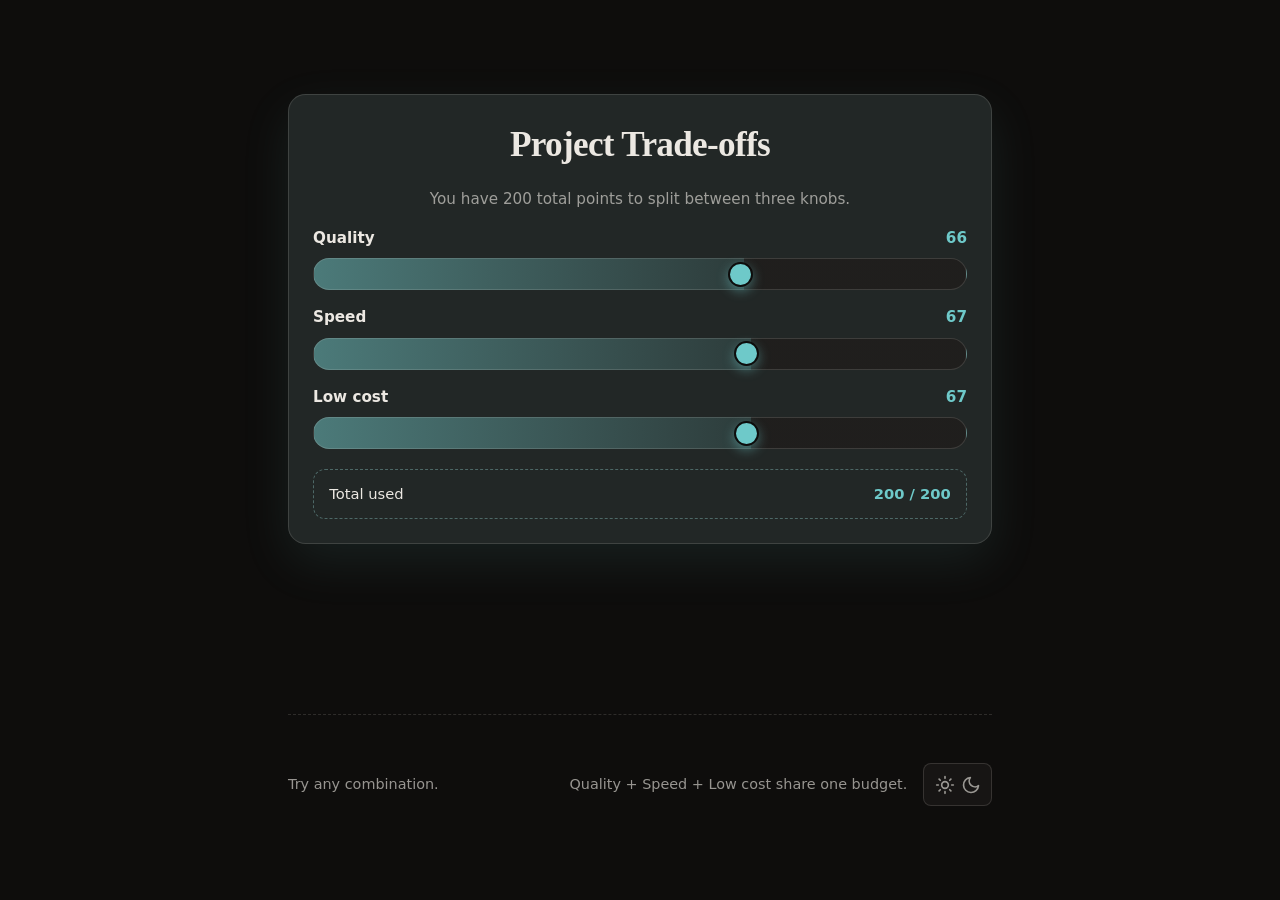
==== tradeoffs.html @ 74fec17d "added trade-offs calculator" ====
<!DOCTYPE html>
<html lang="en">
  <head>
    <meta charset="utf-8" />
    <meta name="viewport" content="width=device-width, initial-scale=1" />
    <meta
      name="description"
      content="Interactive project trade-off knobs: quality, speed, and low cost."
    />
    <meta name="color-scheme" content="light dark" />
    <meta name="theme-color" media="(prefers-color-scheme: light)" content="#ffffff" />
    <meta name="theme-color" media="(prefers-color-scheme: dark)" content="#0e0d0c" />
    <link rel="icon" href="icon.svg" type="image/svg+xml" />
    <link rel="stylesheet" href="css/main.css" />
    <link rel="stylesheet" href="css/tradeoffs.css" />
    <script>
      try {
        var t = localStorage.getItem("artemshar.space-theme");
        if (t === "light" || t === "dark") document.documentElement.dataset.theme = t;
      } catch (_) {}
    </script>
    <title>Quality × Speed × Low Cost</title>
  </head>
  <body>
    <a class="skip" href="#main">Skip to content</a>

    <div class="page tradeoffs-page">
      <div class="shell tradeoffs-shell">
        <main id="main" class="site-main tradeoffs-main">
          <section class="knobs-card" aria-labelledby="knobs-heading">
            <h1 id="knobs-heading" class="knobs-title">Project Trade-offs</h1>
            <p class="knobs-subtitle">You have 200 total points to split between three knobs.</p>

            <ul class="knob-list" aria-label="Trade-off knobs">
              <li class="knob-item">
                <label class="knob-label" for="knob-quality">
                  <span>Quality</span>
                  <output id="value-quality" for="knob-quality">66</output>
                </label>
                <input id="knob-quality" class="knob-slider" data-knob="quality" type="range" min="0" max="100" step="1" value="66" />
              </li>
              <li class="knob-item">
                <label class="knob-label" for="knob-speed">
                  <span>Speed</span>
                  <output id="value-speed" for="knob-speed">67</output>
                </label>
                <input id="knob-speed" class="knob-slider" data-knob="speed" type="range" min="0" max="100" step="1" value="67" />
              </li>
              <li class="knob-item">
                <label class="knob-label" for="knob-lowcost">
                  <span>Low cost</span>
                  <output id="value-lowcost" for="knob-lowcost">67</output>
                </label>
                <input id="knob-lowcost" class="knob-slider" data-knob="lowcost" type="range" min="0" max="100" step="1" value="67" />
              </li>
            </ul>

            <div class="budget-row" aria-live="polite">
              <span>Total used</span>
              <strong><span data-total-used>200</span> / 200</strong>
            </div>
          </section>
        </main>

        <footer class="site-footer tradeoffs-footer">
          <span>Try any combination.</span>
          <div class="footer-end">
            <span>Quality + Speed + Low cost share one budget.</span>
            <button
              type="button"
              class="theme-toggle"
              data-theme-toggle
              aria-label="Theme: Light theme. Click to switch."
              title="Light theme"
            >
              <svg data-icon="sun" viewBox="0 0 24 24" width="20" height="20" aria-hidden="true" hidden>
                <use href="icons/sprite.svg#theme-sun"></use>
              </svg>
              <svg data-icon="moon" viewBox="0 0 24 24" width="20" height="20" aria-hidden="true" hidden>
                <use href="icons/sprite.svg#theme-moon"></use>
              </svg>
            </button>
          </div>
        </footer>
      </div>
    </div>

    <script src="js/theme.js" defer></script>
    <script src="js/tradeoffs.js" defer></script>
  </body>
</html>
---- css/main.css ----
/* Cascade layers: rules in later-named layers win over earlier ones when specificity ties.
   Order is low → high priority: reset, base, layout, components. */
@layer reset, base, layout, components;

@layer reset {
  *,
  *::before,
  *::after {
    box-sizing: border-box;
  }

  * {
    margin: 0;
  }

  html {
    -webkit-text-size-adjust: 100%;
    text-size-adjust: 100%;
  }

  body {
    min-block-size: 100dvb;
    line-height: 1.5;
  }

  img,
  picture,
  svg {
    display: block;
    max-inline-size: 100%;
  }

  input,
  button,
  textarea,
  select {
    font: inherit;
  }
}

@layer base {
  :root {
    color-scheme: light dark;

    --font-sans: system-ui, "Segoe UI", Roboto, Ubuntu, Cantarell, "Noto Sans", sans-serif;
    --font-display: "Iowan Old Style", "Palatino Linotype", Palatino, "Book Antiqua", ui-serif, Georgia, serif;

    --space-xs: 0.35rem;
    --space-sm: 0.65rem;
    --space-md: 1rem;
    --space-lg: 1.75rem;
    --space-xl: 3rem;
    --space-2xl: clamp(3rem, 8dvi, 6rem);

    --text-sm: 0.9rem;
    --text-base: 1.05rem;
    --text-lg: clamp(1.15rem, 2.5dvi, 1.35rem);
    --text-display: clamp(2.25rem, 6dvi + 1rem, 3.75rem);

    --radius: 0.5rem;
    --content-max: 42rem;

    --ease-out: cubic-bezier(0.22, 1, 0.36, 1);
    --duration: 180ms;
  }

  /* Theme tokens: custom properties (--name) set per color scheme; use via var(--name). */
  :root,
  [data-theme="light"] {
    --bg: #ffffff;
    --bg-elevated: #ffffff;
    --fg: #141210; /* foreground: default text and icon color on --bg */
    --fg-muted: color-mix(in oklab, var(--fg) 58%, transparent);
    --border: color-mix(in oklab, var(--fg) 12%, transparent);
    --accent: #0d5c63;
    --accent-fg: #f4fbfb;
    --glow: color-mix(in oklab, var(--accent) 22%, transparent);
  }

  [data-theme="dark"] {
    color-scheme: dark;
    --bg: #0e0d0c;
    --bg-elevated: #171514;
    --fg: #ece8e2; /* foreground: default text and icon color on --bg */
    --fg-muted: color-mix(in oklab, var(--fg) 62%, transparent);
    --border: color-mix(in oklab, var(--fg) 14%, transparent);
    --accent: #6ec9c9;
    --accent-fg: #041012;
    --glow: color-mix(in oklab, var(--accent) 18%, transparent);
  }

  @media (prefers-color-scheme: dark) {
    :root:not([data-theme]) {
      color-scheme: dark;
      --bg: #0e0d0c;
      --bg-elevated: #171514;
      --fg: #ece8e2; /* foreground: default text and icon color on --bg */
      --fg-muted: color-mix(in oklab, var(--fg) 62%, transparent);
      --border: color-mix(in oklab, var(--fg) 14%, transparent);
      --accent: #6ec9c9;
      --accent-fg: #041012;
      --glow: color-mix(in oklab, var(--accent) 18%, transparent);
    }
  }

  html {
    font-family: var(--font-sans);
    font-size: 100%;
    background: var(--bg);
    color: var(--fg);
    scroll-behavior: smooth;
  }

  @media (prefers-reduced-motion: reduce) {
    html {
      scroll-behavior: auto;
    }
  }

  body {
    font-size: var(--text-base);
    text-rendering: optimizeLegibility;
  }

  ::selection {
    background: var(--glow);
    color: var(--fg);
  }

  :focus-visible {
    outline: 2px solid var(--accent);
    outline-offset: 3px;
  }
}

@layer layout {
  .skip {
    position: absolute;
    inset-inline-start: var(--space-md);
    inset-block-start: var(--space-md);
    padding: var(--space-sm) var(--space-md);
    background: var(--accent);
    color: var(--accent-fg);
    border-radius: var(--radius);
    font-weight: 600;
    text-decoration: none;
    z-index: 100;
    transform: translateY(-200%);
    transition: transform var(--duration) var(--ease-out);
  }

  .skip:focus {
    transform: translateY(0);
  }

  .page {
    min-block-size: 100dvb;
    display: flex;
    flex-direction: column;
  }

  .shell {
    inline-size: min(100% - var(--space-lg) * 2, var(--content-max) + var(--space-xl));
    margin-inline: auto;
    padding-block: var(--space-2xl);
    flex: 1;
    display: flex;
    flex-direction: column;
    gap: var(--space-xl);
  }

  .site-header {
    display: block;
    padding-block-end: var(--space-lg);
    border-block-end: 1px solid var(--border);
  }

  .site-main {
    flex: 1;
    display: flex;
    flex-direction: column;
    gap: var(--space-xl);
  }

  .site-footer {
    padding-block-start: var(--space-xl);
    border-block-start: 1px solid var(--border);
    font-size: var(--text-sm);
    color: var(--fg-muted);
    display: flex;
    flex-wrap: wrap;
    gap: var(--space-md);
    align-items: center;
    justify-content: space-between;
  }

  .footer-end {
    display: flex;
    flex-wrap: wrap;
    align-items: center;
    gap: var(--space-md);
  }
}

@layer components {
  .wordmark {
    display: inline-flex;
    justify-content: center;
    flex-wrap: wrap;
    align-items: center;
    gap: 0.12em;
    inline-size: 100%;
    contain: layout style;
    font-family: var(--font-display);
    font-size: clamp(1.05rem, calc(0.45rem + 4.6vw), 2.45rem);
    font-weight: 600;
    letter-spacing: -0.02em;
    text-decoration: none;
    color: inherit;
    text-transform: uppercase;
  }

  .wordmark-dot {
    flex-shrink: 0;
    inline-size: 1.5em;
    block-size: 1.5em;
    margin-inline: 0.1em;
    transition: margin-inline 0.32s var(--ease-out);
  }

  .wordmark:hover .wordmark-dot {
    margin-inline: 1em;
  }

  @media (prefers-reduced-motion: reduce) {
    .wordmark-dot {
      transition: none;
    }
  }

  .wordmark-dot__ring {
    fill: none;
    stroke: transparent;
    stroke-width: 1;
    transition: stroke 0.32s var(--ease-out);
  }

  .wordmark-dot__dot {
    fill: var(--fg);
  }


  .wordmark:hover {
    /* color: var(--accent); */
  }

  .wordmark:hover .wordmark-dot__ring {
    stroke: var(--fg);
    fill: none;
  }

  .theme-toggle {
    display: inline-flex;
    align-items: center;
    justify-content: center;
    padding: var(--space-sm);
    border-radius: var(--radius);
    border: 1px solid var(--border);
    background: var(--bg-elevated);
    color: inherit;
    cursor: pointer;
    transition:
      background var(--duration) var(--ease-out),
      border-color var(--duration) var(--ease-out),
      transform var(--duration) var(--ease-out);
    gap: 6px;
  }

  .theme-toggle:hover {
    border-color: color-mix(in oklab, var(--accent) 45%, var(--border));
  }

  .theme-toggle:active {
    transform: scale(0.96);
  }

  .theme-toggle svg {
    inline-size: 1.25rem;
    block-size: 1.25rem;
  }

  .hero {
    display: flex;
    flex-direction: column;
    gap: var(--space-md);
  }

  .hero-intro {
    max-inline-size: 42rem;
    margin-inline: auto;
    padding-inline: 0.5rem;
    margin-block-start: 1rem;
    margin-block-end: 2rem;
    display: flex;
    flex-direction: column;
    align-items: center;
    gap: var(--space-md);
  }

  .hero-avatar-wrap {
    position: relative;
    inline-size: 140px;
    block-size: 140px;
    flex-shrink: 0;
  }

  @media (min-width: 80rem) {
    .hero-avatar-wrap {
      inline-size: 220px;
      block-size: 220px;
    }
  }

  .hero-avatar {
    inline-size: 100%;
    block-size: 100%;
    border-radius: 50%;
    object-fit: cover;
    border: 2px solid #fff;
    box-sizing: border-box;
    opacity: 0;
    transition: opacity 200ms var(--ease-out);
  }

  .hero-avatar.is-loaded {
    opacity: 1;
  }

  .hero-tagline {
    margin: 0;
    font-family: var(--font-sans);
    font-size: var(--text-base);
    font-weight: 200;
    line-height: 1.45;
    text-align: center;
    color: var(--fg);
    max-inline-size: 100%;
  }

  @media (min-width: 48rem) {
    .hero-tagline {
      font-size: 1.5rem;
    }
  }

  .hero-tagline__strong {
    font-weight: 700;
  }

  .hero-tagline__break {
    display: none;
  }

  @media (min-width: 48rem) {
    .hero-tagline__break {
      display: block;
    }
  }

  .hoverhlt {
    color: transparent;
    background-image: linear-gradient(120deg, #7fa9dc 1%, var(--accent) 30%, #9966d3 84%);
    -webkit-background-clip: text;
    background-clip: text;
    filter: brightness(1.15);
  }

  .hero h1 {
    font-family: var(--font-display);
    font-size: var(--text-display);
    font-weight: 600;
    letter-spacing: -0.03em;
    line-height: 1.08;
  }

  .hero .lede {
    font-size: var(--text-lg);
    color: var(--fg-muted);
    max-inline-size: 60ch;
  }

  .hero .lede strong {
    color: var(--fg);
    font-weight: 600;
  }

  .nav-primary {
    display: flex;
    flex-wrap: wrap;
    gap: var(--space-sm);
    margin-block-start: var(--space-md);
    padding: 0;
    list-style: none;
  }

  .nav-primary a {
    display: inline-flex;
    align-items: center;
    gap: var(--space-xs);
    padding: var(--space-sm) var(--space-md);
    border-radius: 999px;
    border: 1px solid var(--border);
    background: var(--bg-elevated);
    color: inherit;
    text-decoration: none;
    font-weight: 500;
    font-size: var(--text-sm);
    transition:
      border-color var(--duration) var(--ease-out),
      background var(--duration) var(--ease-out),
      color var(--duration) var(--ease-out);
  }

  .nav-primary a[aria-current="page"] {
    border-color: color-mix(in oklab, var(--accent) 55%, var(--border));
    background: color-mix(in oklab, var(--accent) 12%, var(--bg-elevated));
    color: var(--fg);
  }

  .nav-primary a:hover {
    border-color: color-mix(in oklab, var(--accent) 45%, var(--border));
  }

  .section-title {
    font-size: 0.75rem;
    font-weight: 600;
    letter-spacing: 0.12em;
    text-transform: uppercase;
    color: var(--fg-muted);
    margin-block-end: var(--space-md);
  }

  .contact-list {
    display: flex;
    flex-wrap: wrap;
    gap: var(--space-sm);
    list-style: none;
    padding: 0;
  }

  .contact-list a {
    display: inline-flex;
    align-items: center;
    justify-content: center;
    inline-size: 2.75rem;
    block-size: 2.75rem;
    border-radius: var(--radius);
    border: 1px solid var(--border);
    background: var(--bg-elevated);
    color: inherit;
    text-decoration: none;
    transition:
      border-color var(--duration) var(--ease-out),
      background var(--duration) var(--ease-out),
      transform var(--duration) var(--ease-out);
  }

  .contact-list a:hover {
    border-color: var(--accent);
    transform: translateY(-2px);
  }

  .contact-list svg {
    inline-size: 1.25rem;
    block-size: 1.25rem;
  }

  .visually-hidden {
    position: absolute;
    inline-size: 1px;
    block-size: 1px;
    padding: 0;
    margin: -1px;
    overflow: hidden;
    clip: rect(0, 0, 0, 0);
    white-space: nowrap;
    border: 0;
  }
}
---- css/tradeoffs.css ----
@layer layout, components;

@layer layout {
  .tradeoffs-page {
    display: grid;
    place-items: center;
    min-block-size: 100dvb;
  }

  .tradeoffs-shell {
    inline-size: min(100% - 2rem, 44rem);
    padding-block: clamp(1.5rem, 4dvh, 3.5rem);
    gap: 1.25rem;
  }

  .tradeoffs-main {
    justify-content: center;
  }
}

@layer components {
  .knobs-card {
    background: color-mix(in oklab, var(--bg-elevated) 88%, var(--accent) 12%);
    border: 1px solid var(--border);
    border-radius: 1.1rem;
    padding: clamp(1rem, 3.5dvw, 1.5rem);
    box-shadow: 0 18px 50px color-mix(in oklab, var(--accent) 10%, transparent);
    display: grid;
    gap: 1rem;
    margin-bottom: 150px;
  }

  .knobs-title {
    font-family: var(--font-display);
    font-size: clamp(1.5rem, 2.3dvw + 0.9rem, 2.2rem);
    letter-spacing: -0.02em;
    text-align: center;
  }

  .knobs-subtitle {
    text-align: center;
    color: var(--fg-muted);
    font-size: 0.95rem;
  }

  .knob-list {
    list-style: none;
    padding: 0;
    display: grid;
    gap: 1rem;
  }

  .knob-item {
    display: grid;
    gap: 0.55rem;
  }

  .knob-label {
    display: flex;
    align-items: center;
    justify-content: space-between;
    font-size: 0.95rem;
    font-weight: 600;
  }

  .knob-label output {
    min-inline-size: 2.2rem;
    text-align: end;
    color: var(--accent);
    font-variant-numeric: tabular-nums;
  }

  .knob-slider {
    appearance: none;
    inline-size: 100%;
    block-size: 2rem;
    border-radius: 999px;
    background:
      linear-gradient(
        90deg,
        color-mix(in oklab, var(--accent) 60%, var(--bg-elevated)) 0%,
        color-mix(in oklab, var(--accent) 25%, var(--bg-elevated)) var(--fill, 66%),
        color-mix(in oklab, var(--fg) 10%, var(--bg)) var(--fill, 66%)
      );
    border: 1px solid color-mix(in oklab, var(--fg) 15%, transparent);
    outline: none;
    transition: border-color 160ms var(--ease-out), box-shadow 160ms var(--ease-out);
  }

  .knob-slider:hover {
    border-color: color-mix(in oklab, var(--accent) 40%, var(--border));
  }

  .knob-slider:focus-visible {
    box-shadow: 0 0 0 3px color-mix(in oklab, var(--accent) 35%, transparent);
  }

  .knob-slider::-webkit-slider-thumb {
    appearance: none;
    inline-size: 1.55rem;
    block-size: 1.55rem;
    border-radius: 50%;
    border: 2px solid var(--bg);
    background: var(--accent);
    box-shadow: 0 4px 12px color-mix(in oklab, var(--accent) 45%, transparent);
    cursor: pointer;
  }

  .knob-slider::-moz-range-thumb {
    inline-size: 1.55rem;
    block-size: 1.55rem;
    border-radius: 50%;
    border: 2px solid var(--bg);
    background: var(--accent);
    box-shadow: 0 4px 12px color-mix(in oklab, var(--accent) 45%, transparent);
    cursor: pointer;
  }

  .budget-row {
    margin-block-start: 0.25rem;
    padding: 0.8rem 0.95rem;
    border-radius: 0.75rem;
    border: 1px dashed color-mix(in oklab, var(--accent) 28%, var(--border));
    display: flex;
    justify-content: space-between;
    gap: 0.75rem;
    font-size: 0.92rem;
  }

  .budget-row strong {
    font-variant-numeric: tabular-nums;
    color: var(--accent);
  }

  .tradeoffs-footer {
    border-block-start-style: dashed;
  }
}
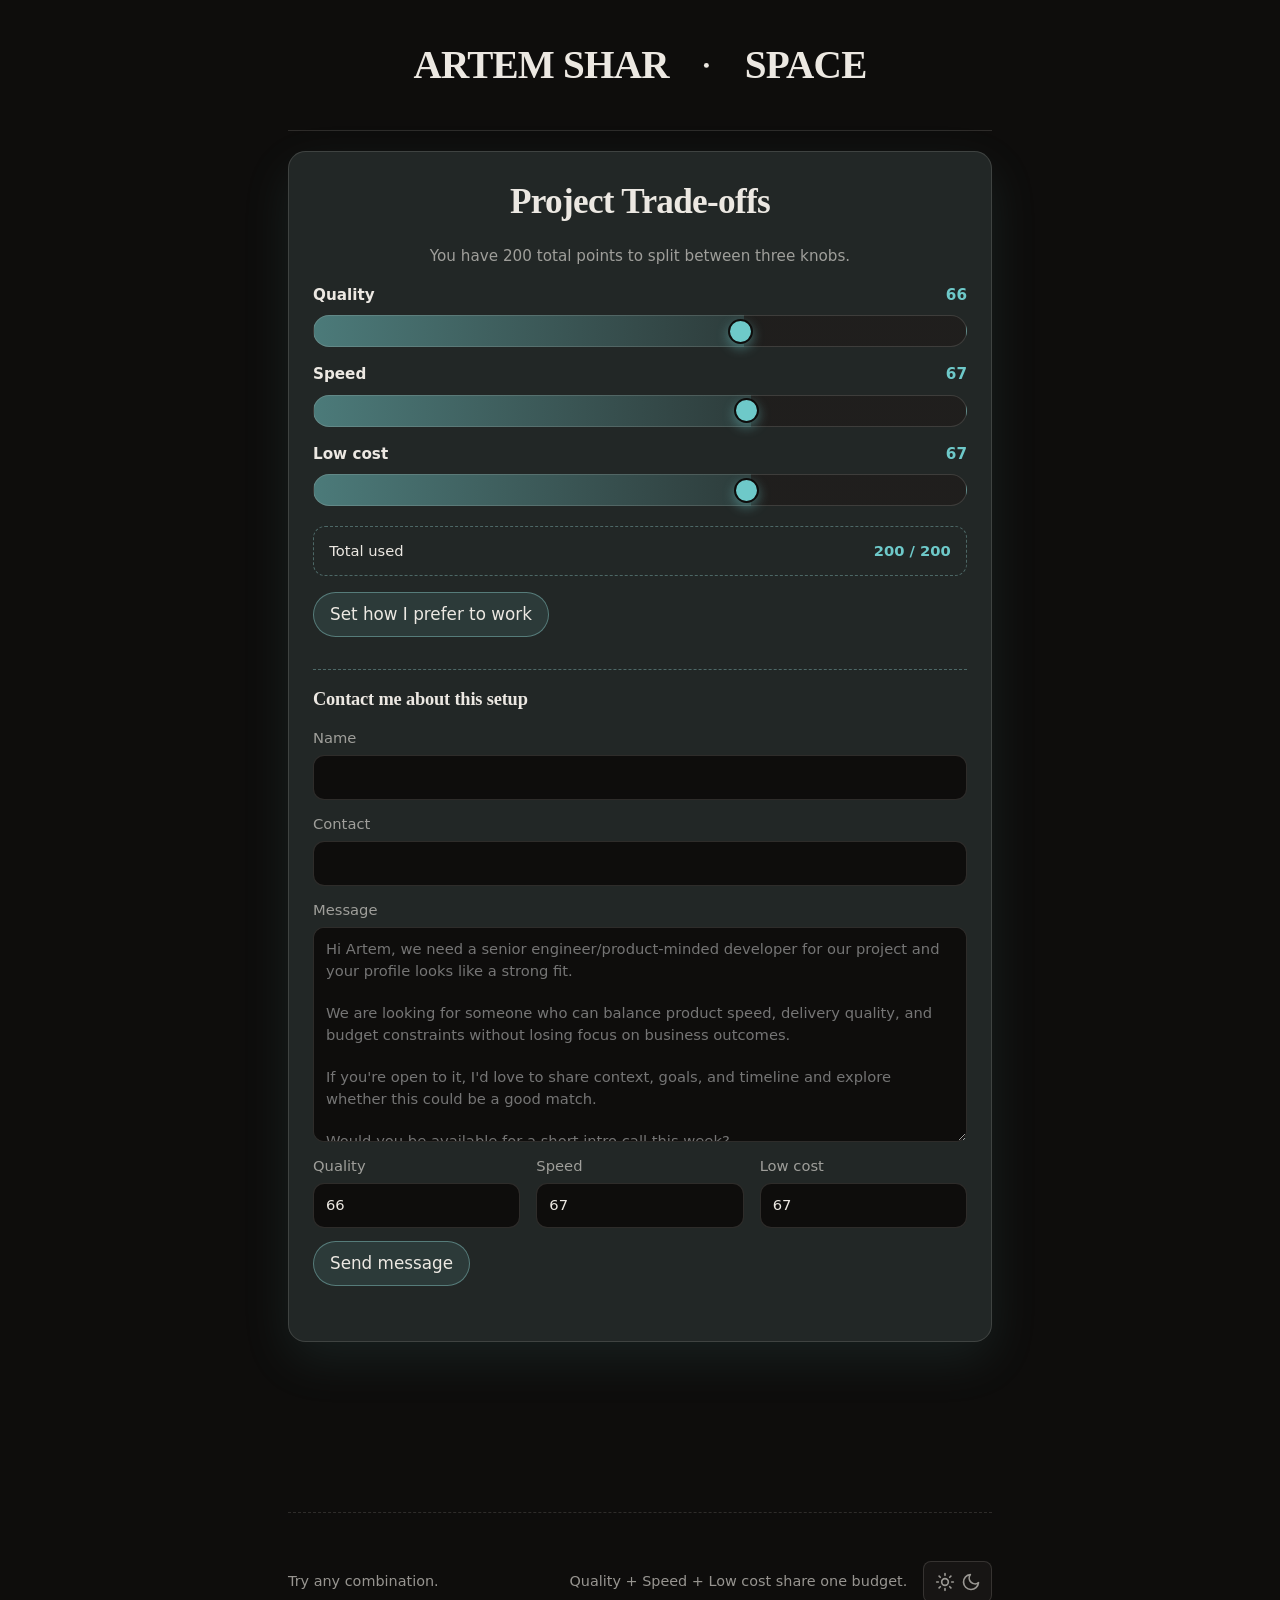
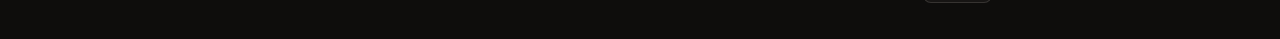
==== commit 3f4e3a40: "add form to tradeoffs calc, api message" ====
--- a/tradeoffs.html
+++ b/tradeoffs.html
@@ -26,6 +26,9 @@
 
     <div class="page tradeoffs-page">
       <div class="shell tradeoffs-shell">
+        <header class="site-header">
+          <a class="wordmark" href="/">Artem Shar<svg class="wordmark-dot" viewBox="0 0 24 24" aria-hidden="true"><circle class="wordmark-dot__ring" cx="12" cy="12" r="8" /><circle class="wordmark-dot__dot" cx="12" cy="12" r="1" /></svg> Space</a>
+        </header>
         <main id="main" class="site-main tradeoffs-main">
           <section class="knobs-card" aria-labelledby="knobs-heading">
             <h1 id="knobs-heading" class="knobs-title">Project Trade-offs</h1>
@@ -59,6 +62,52 @@
               <span>Total used</span>
               <strong><span data-total-used>200</span> / 200</strong>
             </div>
+            <button class="tradeoffs-contact-form__submit" type="button" data-preset-workstyle>
+              Set how I prefer to work
+            </button>
+
+            <form class="tradeoffs-contact-form" data-contact-form>
+              <h2 class="tradeoffs-contact-form__title">Contact me about this setup</h2>
+              <label class="tradeoffs-contact-form__field">
+                <span>Name</span>
+                <input type="text" name="name" autocomplete="name" required />
+              </label>
+              <label class="tradeoffs-contact-form__field">
+                <span>Contact</span>
+                <input type="text" name="contact" autocomplete="email" required />
+              </label>
+              <label class="tradeoffs-contact-form__field">
+                <span>Message</span>
+                <textarea
+                  name="info"
+                  rows="9"
+                  data-tradeoffs-message
+                  placeholder="Hi Artem, we need a senior engineer/product-minded developer for our project and your profile looks like a strong fit.
+
+We are looking for someone who can balance product speed, delivery quality, and budget constraints without losing focus on business outcomes.
+
+If you're open to it, I'd love to share context, goals, and timeline and explore whether this could be a good match.
+
+Would you be available for a short intro call this week?"
+                ></textarea>
+              </label>
+              <div class="tradeoffs-contact-form__tradeoffs" aria-label="Current trade-off values">
+                <label class="tradeoffs-contact-form__field">
+                  <span>Quality</span>
+                  <input type="number" name="quality" data-tradeoff-quality readonly />
+                </label>
+                <label class="tradeoffs-contact-form__field">
+                  <span>Speed</span>
+                  <input type="number" name="speed" data-tradeoff-speed readonly />
+                </label>
+                <label class="tradeoffs-contact-form__field">
+                  <span>Low cost</span>
+                  <input type="number" name="lowcost" data-tradeoff-lowcost readonly />
+                </label>
+              </div>
+              <button class="tradeoffs-contact-form__submit" type="submit">Send message</button>
+              <p class="tradeoffs-contact-form__status" data-contact-status aria-live="polite"></p>
+            </form>
           </section>
         </main>
 
--- a/css/main.css
+++ b/css/main.css
@@ -250,10 +250,6 @@
   }
 
 
-  .wordmark:hover {
-    /* color: var(--accent); */
-  }
-
   .wordmark:hover .wordmark-dot__ring {
     stroke: var(--fg);
     fill: none;
@@ -354,7 +350,30 @@
   }
 
   .hero-tagline__strong {
-    font-weight: 700;
+    display: inline-flex;
+    align-items: center;
+    justify-content: center;
+    gap: 0.45rem;
+    font-weight: 500;
+  }
+
+  .hero-tagline__text {
+    display: inline-flex;
+    align-items: center;
+    justify-content: center;
+    gap: 0.45rem;
+  }
+
+  .hero-tagline__icon {
+    display: inline-flex;
+    inline-size: 1.05em;
+    block-size: 1.05em;
+    fill: none;
+    stroke: currentColor;
+    stroke-width: 1.4;
+    stroke-linecap: round;
+    stroke-linejoin: round;
+    flex: 0 0 auto;
   }
 
   .hero-tagline__break {
@@ -369,7 +388,7 @@
 
   .hoverhlt {
     color: transparent;
-    background-image: linear-gradient(120deg, #7fa9dc 1%, var(--accent) 30%, #9966d3 84%);
+    background-image: linear-gradient(120deg, #7fa9dc 10%, var(--accent) 30%, #9966d3 84%);
     -webkit-background-clip: text;
     background-clip: text;
     filter: brightness(1.15);
@@ -432,17 +451,22 @@
   }
 
   .section-title {
-    font-size: 0.75rem;
-    font-weight: 600;
-    letter-spacing: 0.12em;
+    display: inline-flex;
+    align-items: center;
+    gap: 0.55rem;
+    font-size: 1rem;
+    font-weight: 500;
+    letter-spacing: 0.1em;
     text-transform: uppercase;
-    color: var(--fg-muted);
+    color: var(--fg);
+    line-height: 1;
     margin-block-end: var(--space-md);
   }
 
   .contact-list {
     display: flex;
     flex-wrap: wrap;
+    justify-content: center;
     gap: var(--space-sm);
     list-style: none;
     padding: 0;
@@ -475,6 +499,152 @@
     block-size: 1.25rem;
   }
 
+  .experience-list {
+    list-style: none;
+    padding: 0;
+    margin: 0;
+    display: grid;
+    gap: 0;
+    border-block: 1px solid var(--border);
+  }
+
+  .experience-item {
+    padding-block: 0.75rem;
+    border-block-end: 1px solid var(--border);
+  }
+
+  .experience-item:last-child {
+    border-block-end: 0;
+  }
+
+  .experience-item__title {
+    font-size: 0.98rem;
+    line-height: 1.35;
+    color: var(--fg);
+  }
+
+  .experience-item__period {
+    margin-block-start: 0.1rem;
+    font-size: var(--text-sm);
+    letter-spacing: 0.02em;
+    color: var(--fg-muted);
+  }
+
+  .experience-item__description {
+    margin-block-start: 0.3rem;
+    max-inline-size: 70ch;
+    font-size: var(--text-sm);
+    line-height: 1.45;
+    color: var(--fg-muted);
+  }
+
+  .projects-grid {
+    display: grid;
+    gap: var(--space-sm);
+    list-style: none;
+    padding: 0;
+    margin: 0;
+  }
+  
+  .projects-grid > li .project-card {
+    text-align: center;
+    align-items: center;
+  }
+
+  .project-card {
+    display: flex;
+    flex-direction: column;
+    gap: var(--space-xs);
+    min-block-size: 7.5rem;
+    padding: var(--space-md);
+    border-radius: var(--radius);
+    border: 1px solid var(--border);
+    background: var(--bg-elevated);
+    color: inherit;
+    text-decoration: none;
+    transition:
+      border-color var(--duration) var(--ease-out),
+      background var(--duration) var(--ease-out),
+      transform var(--duration) var(--ease-out);
+  }
+
+  .project-card__icon {
+    inline-size: 2.25rem;
+    block-size: 2.25rem;
+    color: var(--fg);
+    flex-shrink: 0;
+    margin-block-end: 0.2rem;
+  }
+
+  .project-card:hover {
+    border-color: color-mix(in oklab, var(--accent) 45%, var(--border));
+    transform: translateY(-2px);
+  }
+
+  .project-card__title {
+    font-size: 1rem;
+    font-weight: 600;
+    color: var(--fg);
+    text-transform: uppercase;
+  }
+
+  .project-card__description {
+    font-size: var(--text-sm);
+    line-height: 1.45;
+    color: var(--fg-muted);
+    max-inline-size: 58ch;
+  }
+
+  .stack-grid {
+    list-style: none;
+    margin: 0;
+    padding: 0;
+    display: grid;
+    grid-template-columns: repeat(2, minmax(0, 1fr));
+    gap: 0.55rem;
+  }
+
+  @media (min-width: 38rem) {
+    .stack-grid {
+      grid-template-columns: repeat(3, minmax(0, 1fr));
+    }
+  }
+
+  @media (min-width: 56rem) {
+    .stack-grid {
+      grid-template-columns: repeat(4, minmax(0, 1fr));
+    }
+  }
+
+  .stack-chip {
+    display: flex;
+    align-items: center;
+    gap: 0.5rem;
+    min-block-size: 2.75rem;
+    padding: 0.5rem 0.65rem;
+    border: 1px solid var(--border);
+    border-radius: var(--radius);
+    background: var(--bg-elevated);
+    color: inherit;
+    text-decoration: none;
+    font-size: 0.88rem;
+    line-height: 1.2;
+    transition:
+      border-color var(--duration) var(--ease-out),
+      transform var(--duration) var(--ease-out);
+  }
+
+  .stack-chip:hover {
+    border-color: color-mix(in oklab, var(--accent) 45%, var(--border));
+    transform: translateY(-1px);
+  }
+
+  .stack-chip img {
+    inline-size: 1.4rem;
+    block-size: 1.4rem;
+    flex-shrink: 0;
+  }
+
   .visually-hidden {
     position: absolute;
     inline-size: 1px;
--- a/css/tradeoffs.css
+++ b/css/tradeoffs.css
@@ -132,6 +132,81 @@
     color: var(--accent);
   }
 
+  .tradeoffs-contact-form {
+    margin-top: 1rem;
+    display: grid;
+    gap: 0.85rem;
+    padding-top: 1rem;
+    border-top: 1px dashed color-mix(in oklab, var(--accent) 28%, var(--border));
+  }
+
+  .tradeoffs-contact-form__title {
+    font-family: var(--font-display);
+    font-size: 1.15rem;
+    letter-spacing: -0.01em;
+  }
+
+  .tradeoffs-contact-form__field {
+    display: grid;
+    gap: 0.35rem;
+    font-size: 0.92rem;
+    color: var(--fg-muted);
+  }
+
+  .tradeoffs-contact-form__field input,
+  .tradeoffs-contact-form__field textarea {
+    width: 100%;
+    border: 1px solid var(--border);
+    border-radius: 0.7rem;
+    padding: 0.65rem 0.75rem;
+    background: var(--bg);
+    color: var(--fg);
+    font: inherit;
+  }
+
+  .tradeoffs-contact-form__field textarea {
+    resize: vertical;
+    min-height: 9rem;
+    line-height: 1.45;
+  }
+
+  .tradeoffs-contact-form__field input:focus-visible,
+  .tradeoffs-contact-form__field textarea:focus-visible {
+    outline: none;
+    border-color: color-mix(in oklab, var(--accent) 42%, var(--border));
+    box-shadow: 0 0 0 3px color-mix(in oklab, var(--accent) 28%, transparent);
+  }
+
+  .tradeoffs-contact-form__submit {
+    justify-self: start;
+    border: 1px solid color-mix(in oklab, var(--accent) 35%, var(--border));
+    background: color-mix(in oklab, var(--accent) 24%, var(--bg-elevated));
+    color: var(--fg);
+    border-radius: 999px;
+    padding: 0.55rem 1rem;
+    font: inherit;
+    cursor: pointer;
+    transition: filter 160ms var(--ease-out), transform 160ms var(--ease-out);
+  }
+
+  .tradeoffs-contact-form__submit:hover {
+    filter: brightness(1.05);
+    transform: translateY(-1px);
+  }
+
+  .tradeoffs-contact-form__status {
+    min-height: 1.2em;
+    font-size: 0.88rem;
+    color: var(--fg-muted);
+  }
+
+  .tradeoffs-contact-form__tradeoffs {
+    display: flex;
+    width: 100%;
+    justify-content: space-between;
+    gap: 1rem;
+  }
+
   .tradeoffs-footer {
     border-block-start-style: dashed;
   }
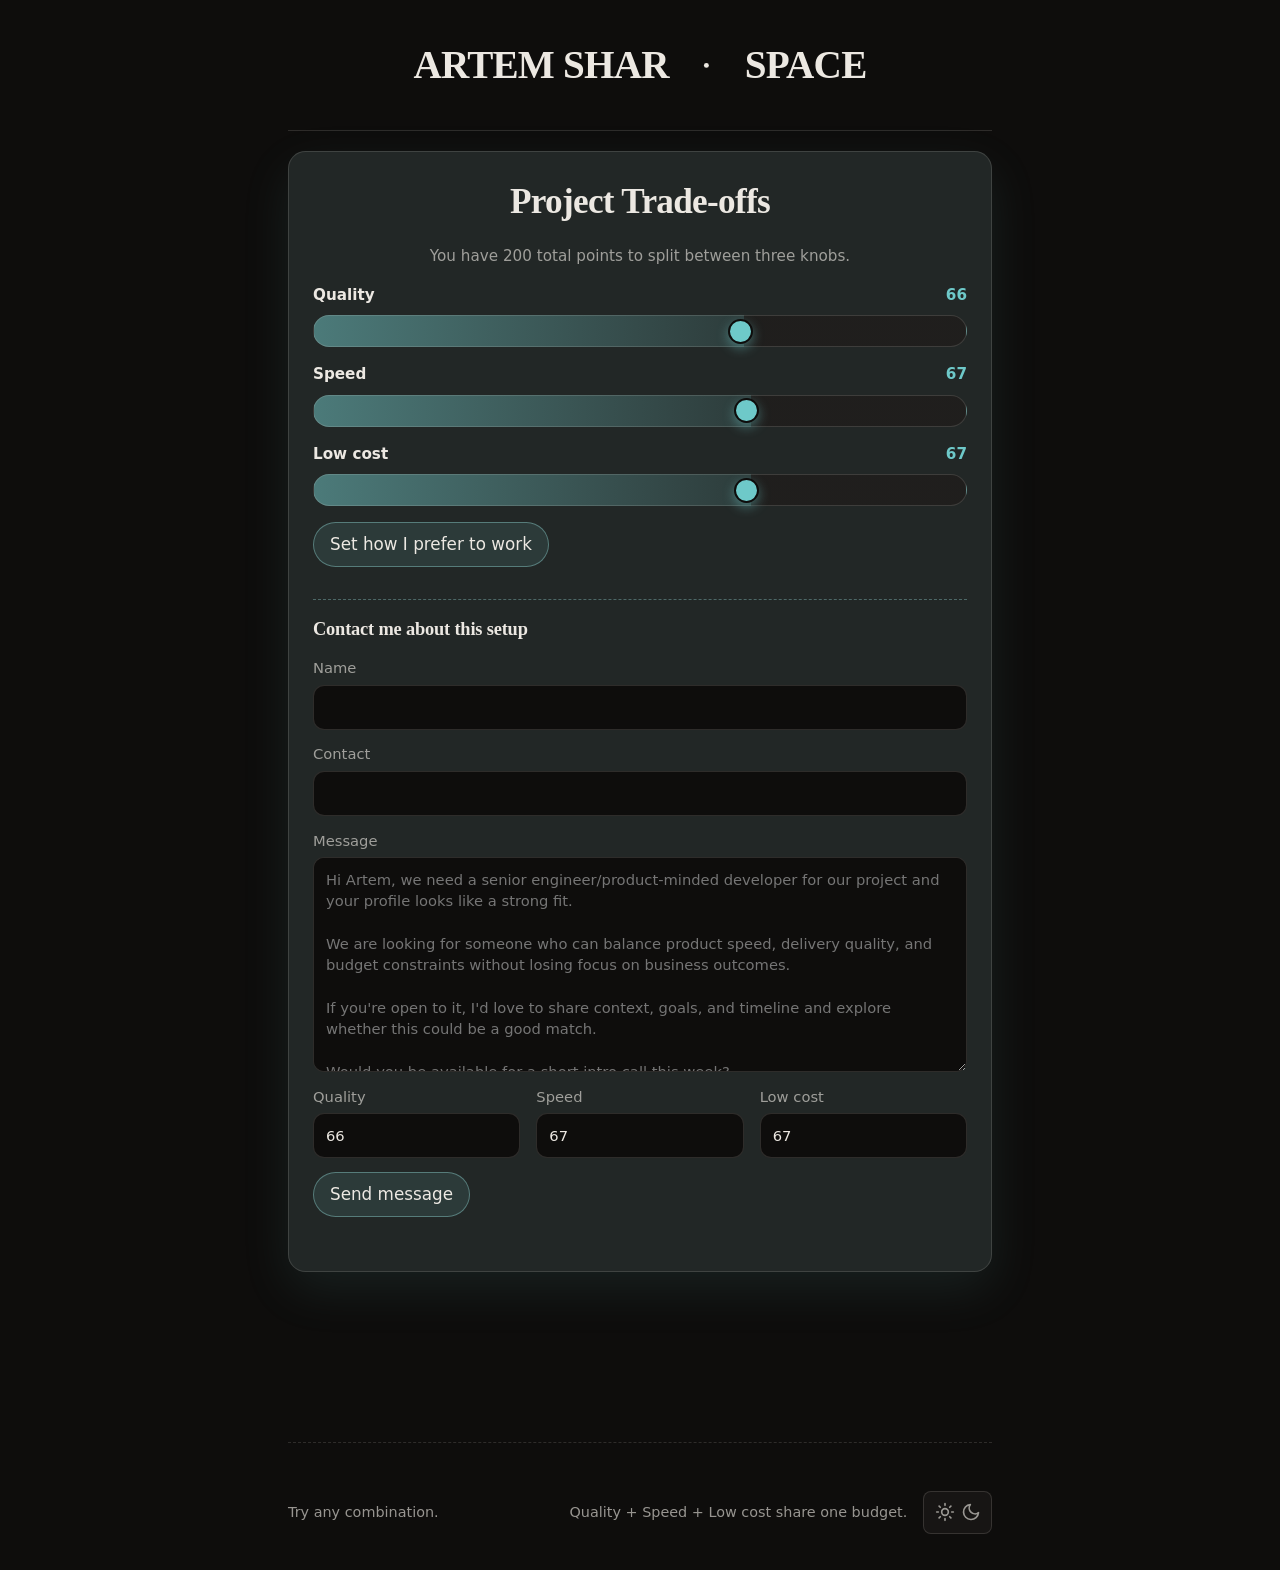
==== commit be90dec1: "fixes" ====
--- a/tradeoffs.html
+++ b/tradeoffs.html
@@ -27,7 +27,7 @@
     <div class="page tradeoffs-page">
       <div class="shell tradeoffs-shell">
         <header class="site-header">
-          <a class="wordmark" href="/">Artem Shar<svg class="wordmark-dot" viewBox="0 0 24 24" aria-hidden="true"><circle class="wordmark-dot__ring" cx="12" cy="12" r="8" /><circle class="wordmark-dot__dot" cx="12" cy="12" r="1" /></svg> Space</a>
+          <a class="wordmark notranslate" href="/" translate="no">Artem Shar<svg class="wordmark-dot" viewBox="0 0 24 24" aria-hidden="true"><circle class="wordmark-dot__ring" cx="12" cy="12" r="8" /><circle class="wordmark-dot__dot" cx="12" cy="12" r="1" /></svg> Space</a>
         </header>
         <main id="main" class="site-main tradeoffs-main">
           <section class="knobs-card" aria-labelledby="knobs-heading">
@@ -58,7 +58,7 @@
               </li>
             </ul>
 
-            <div class="budget-row" aria-live="polite">
+            <div class="budget-row" aria-live="polite" style="display: none;">
               <span>Total used</span>
               <strong><span data-total-used>200</span> / 200</strong>
             </div>
@@ -66,7 +66,7 @@
               Set how I prefer to work
             </button>
 
-            <form class="tradeoffs-contact-form" data-contact-form>
+            <form class="tradeoffs-contact-form notranslate" data-contact-form translate="no">
               <h2 class="tradeoffs-contact-form__title">Contact me about this setup</h2>
               <label class="tradeoffs-contact-form__field">
                 <span>Name</span>
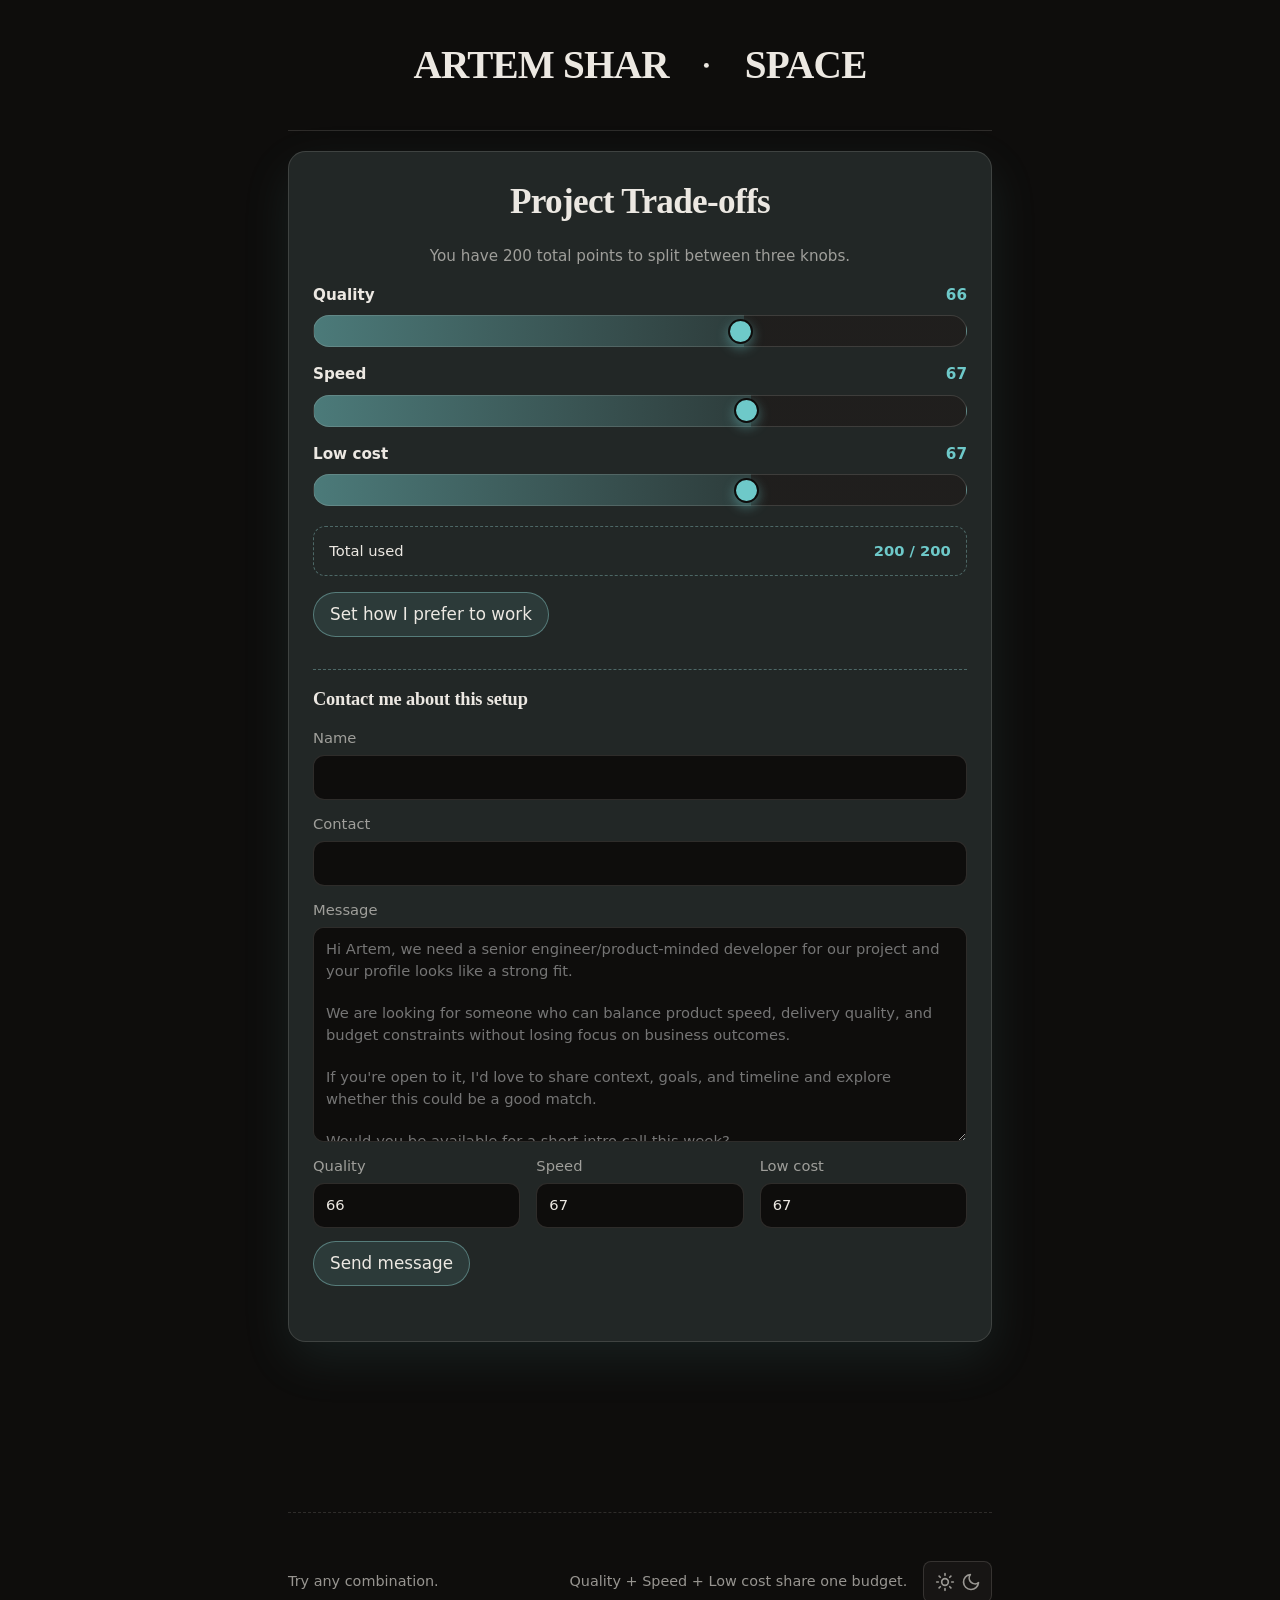
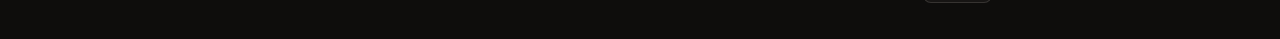
==== commit 6ffb1a10: "tradeoffs: showd total used, updated balance to 90, 60, 50" ====
--- a/tradeoffs.html
+++ b/tradeoffs.html
@@ -58,7 +58,7 @@
               </li>
             </ul>
 
-            <div class="budget-row" aria-live="polite" style="display: none;">
+            <div class="budget-row" aria-live="polite">
               <span>Total used</span>
               <strong><span data-total-used>200</span> / 200</strong>
             </div>
--- a/css/main.css
+++ b/css/main.css
@@ -212,7 +212,7 @@
     inline-size: 100%;
     contain: layout style;
     font-family: var(--font-display);
-    font-size: clamp(1.05rem, calc(0.45rem + 4.6vw), 2.45rem);
+    font-size: clamp(1.05rem, calc(0.2rem + 4.6vw), 2.45rem);
     font-weight: 600;
     letter-spacing: -0.02em;
     text-decoration: none;
@@ -232,6 +232,12 @@
     margin-inline: 1em;
   }
 
+  @media (hover: none), (pointer: coarse) {
+    .wordmark .wordmark-dot {
+      margin-inline: 1em;
+    }
+  }
+
   @media (prefers-reduced-motion: reduce) {
     .wordmark-dot {
       transition: none;
@@ -253,6 +259,13 @@
   .wordmark:hover .wordmark-dot__ring {
     stroke: var(--fg);
     fill: none;
+  }
+
+  @media (hover: none), (pointer: coarse) {
+    .wordmark .wordmark-dot__ring {
+      stroke: var(--fg);
+      fill: none;
+    }
   }
 
   .theme-toggle {
@@ -377,18 +390,20 @@
   }
 
   .hero-tagline__break {
-    display: none;
-  }
-
-  @media (min-width: 48rem) {
-    .hero-tagline__break {
-      display: block;
-    }
+    display: block;
   }
 
   .hoverhlt {
     color: transparent;
     background-image: linear-gradient(120deg, #7fa9dc 10%, var(--accent) 30%, #9966d3 84%);
+    -webkit-background-clip: text;
+    background-clip: text;
+    filter: brightness(1.15);
+  }
+
+  .hoverhlt-secondary {
+    color: transparent;
+    background-image: linear-gradient(10deg, var(--fg) 30%, var(--accent) 80%, #0bbd64 84%);
     -webkit-background-clip: text;
     background-clip: text;
     filter: brightness(1.15);
@@ -463,6 +478,18 @@
     margin-block-end: var(--space-md);
   }
 
+  .section-subtitle {
+    margin: calc(var(--space-md) * -0.6) 0 var(--space-md);
+    font-size: var(--text-sm);
+    line-height: 1.45;
+    color: var(--fg-muted);
+    max-inline-size: 72ch;
+  }
+
+  summary {
+    cursor: pointer;
+  }
+
   .contact-list {
     display: flex;
     flex-wrap: wrap;
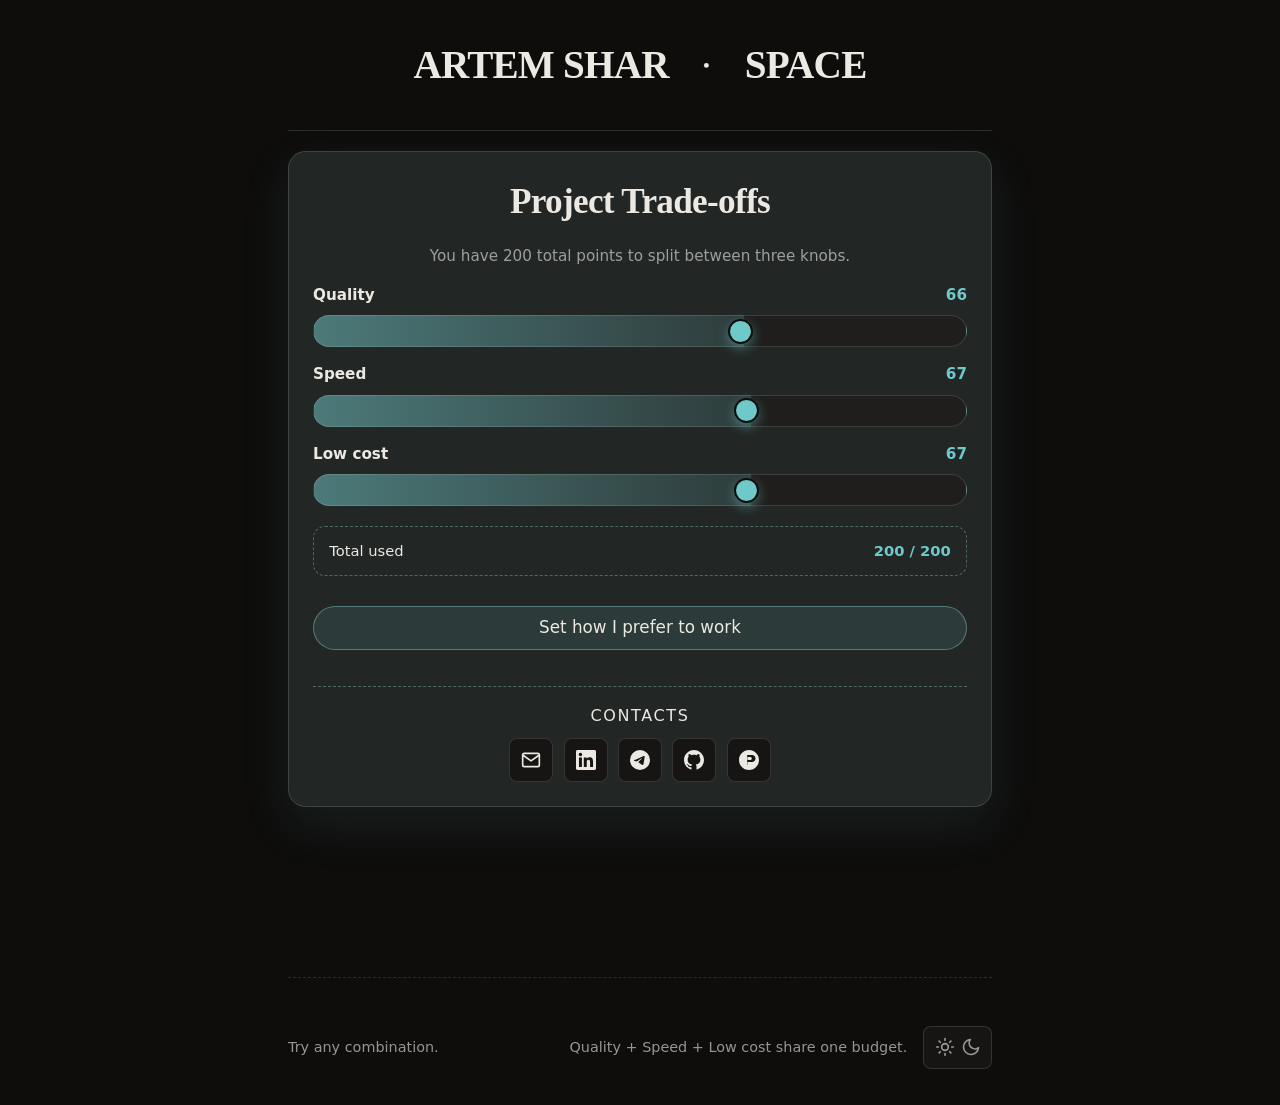
==== commit 9a326219: "Replace tradeoffs contact form with homepage Contacts block Remove the contact form under the knobs " ====
--- a/tradeoffs.html
+++ b/tradeoffs.html
@@ -62,52 +62,55 @@
               <span>Total used</span>
               <strong><span data-total-used>200</span> / 200</strong>
             </div>
-            <button class="tradeoffs-contact-form__submit" type="button" data-preset-workstyle>
+            <button class="tradeoffs-preset" type="button" data-preset-workstyle>
               Set how I prefer to work
             </button>
 
-            <form class="tradeoffs-contact-form notranslate" data-contact-form translate="no">
-              <h2 class="tradeoffs-contact-form__title">Contact me about this setup</h2>
-              <label class="tradeoffs-contact-form__field">
-                <span>Name</span>
-                <input type="text" name="name" autocomplete="name" required />
-              </label>
-              <label class="tradeoffs-contact-form__field">
-                <span>Contact</span>
-                <input type="text" name="contact" autocomplete="email" required />
-              </label>
-              <label class="tradeoffs-contact-form__field">
-                <span>Message</span>
-                <textarea
-                  name="info"
-                  rows="9"
-                  data-tradeoffs-message
-                  placeholder="Hi Artem, we need a senior engineer/product-minded developer for our project and your profile looks like a strong fit.
-
-We are looking for someone who can balance product speed, delivery quality, and budget constraints without losing focus on business outcomes.
-
-If you're open to it, I'd love to share context, goals, and timeline and explore whether this could be a good match.
-
-Would you be available for a short intro call this week?"
-                ></textarea>
-              </label>
-              <div class="tradeoffs-contact-form__tradeoffs" aria-label="Current trade-off values">
-                <label class="tradeoffs-contact-form__field">
-                  <span>Quality</span>
-                  <input type="number" name="quality" data-tradeoff-quality readonly />
-                </label>
-                <label class="tradeoffs-contact-form__field">
-                  <span>Speed</span>
-                  <input type="number" name="speed" data-tradeoff-speed readonly />
-                </label>
-                <label class="tradeoffs-contact-form__field">
-                  <span>Low cost</span>
-                  <input type="number" name="lowcost" data-tradeoff-lowcost readonly />
-                </label>
-              </div>
-              <button class="tradeoffs-contact-form__submit" type="submit">Send message</button>
-              <p class="tradeoffs-contact-form__status" data-contact-status aria-live="polite"></p>
-            </form>
+            <section class="tradeoffs-contacts" id="contact" aria-labelledby="contact-heading" style="text-align: center;">
+              <h2 id="contact-heading" class="section-title">Contacts</h2>
+              <ul class="contact-list">
+                <li>
+                  <a href="mailto:artem.ude@gmail.com" rel="me" target="_blank" title="artem.ude@gmail.com">
+                    <span class="visually-hidden">Email</span>
+                    <svg viewBox="0 0 24 24" width="20" height="20" aria-hidden="true">
+                      <use href="icons/sprite.svg#email"></use>
+                    </svg>
+                  </a>
+                </li>
+                <li>
+                  <a href="https://www.linkedin.com/in/artemshar" rel="me noreferrer" target="_blank" title="@artemshar on LinkedIn">
+                    <span class="visually-hidden">LinkedIn</span>
+                    <svg viewBox="0 0 24 24" width="20" height="20" aria-hidden="true">
+                      <use href="icons/sprite.svg#linkedin"></use>
+                    </svg>
+                  </a>
+                </li>
+                <li>
+                  <a href="https://t.me/artemshar" rel="me noreferrer" target="_blank" title="Telegram: t.me/artemshar">
+                    <span class="visually-hidden">Telegram</span>
+                    <svg viewBox="0 0 24 24" width="20" height="20" aria-hidden="true">
+                      <use href="icons/sprite.svg#telegram"></use>
+                    </svg>
+                  </a>
+                </li>
+                <li>
+                  <a href="https://github.com/artemshar" rel="me noreferrer" target="_blank" title="@artemshar on GitHub">
+                    <span class="visually-hidden">GitHub</span>
+                    <svg viewBox="0 0 24 24" width="20" height="20" aria-hidden="true">
+                      <use href="icons/sprite.svg#github"></use>
+                    </svg>
+                  </a>
+                </li>
+                <li>
+                  <a href="https://www.producthunt.com/@artemshar" rel="me noreferrer" target="_blank" title="@artemshar on Product Hunt">
+                    <span class="visually-hidden">Product Hunt</span>
+                    <svg viewBox="0 0 24 24" width="20" height="20" aria-hidden="true">
+                      <use href="icons/sprite.svg#producthunt"></use>
+                    </svg>
+                  </a>
+                </li>
+              </ul>
+            </section>
           </section>
         </main>
 
--- a/css/main.css
+++ b/css/main.css
@@ -683,4 +683,130 @@
     white-space: nowrap;
     border: 0;
   }
+
+  .ticker-wrapper {
+    overflow: hidden;
+    margin-block-start: var(--space-lg);
+    margin-inline: calc(var(--space-lg) * -2);
+    padding-block: var(--space-lg);
+    position: relative;
+  }
+
+  .ticker-wrapper::before,
+  .ticker-wrapper::after {
+    content: '';
+    position: absolute;
+    inset-block: 0;
+    inline-size: 6rem;
+    z-index: 1;
+    pointer-events: none;
+  }
+
+  .ticker-wrapper::before {
+    inset-inline-start: 0;
+    background: linear-gradient(to right, var(--bg) 0%, transparent 100%);
+  }
+
+  .ticker-wrapper::after {
+    inset-inline-end: 0;
+    background: linear-gradient(to left, var(--bg) 0%, transparent 100%);
+  }
+
+  .ticker {
+    display: flex;
+    user-select: none;
+  }
+
+  .ticker-track {
+    display: flex;
+    gap: 2rem;
+    align-items: center;
+    flex-shrink: 0;
+    padding-inline-end: 2rem;
+    animation: scroll 50s linear infinite;
+    -webkit-animation: scroll 50s linear infinite;
+  }
+
+  .ticker-wrapper:hover .ticker-track {
+    animation-play-state: paused;
+    -webkit-animation-play-state: paused;
+  }
+
+  @keyframes scroll {
+    from {
+      transform: translateX(0);
+      -webkit-transform: translateX(0);
+    }
+    to {
+      transform: translateX(-100%);
+      -webkit-transform: translateX(-100%);
+    }
+  }
+
+  @-webkit-keyframes scroll {
+    from {
+      -webkit-transform: translateX(0);
+      transform: translateX(0);
+    }
+    to {
+      -webkit-transform: translateX(-100%);
+      transform: translateX(-100%);
+    }
+  }
+
+  .ticker-item {
+    display: flex;
+    flex-direction: column;
+    align-items: center;
+    justify-content: center;
+    gap: 0.4rem;
+    flex-shrink: 0;
+    text-align: center;
+  }
+
+  .ticker-item img {
+    inline-size: 1.5rem;
+    block-size: 1.5rem;
+    flex-shrink: 0;
+    opacity: 0.8;
+    transition: opacity var(--duration) var(--ease-out), filter var(--duration) var(--ease-out), transform var(--duration) var(--ease-out);
+    filter: grayscale(0.2);
+  }
+
+  .ticker-item:hover img {
+    opacity: 1;
+    filter: grayscale(0);
+    transform: scale(1.1);
+  }
+
+  .ticker-item span {
+    font-size: 0.7rem;
+    color: var(--fg-muted);
+    white-space: nowrap;
+    transition: color var(--duration) var(--ease-out);
+  }
+
+  .ticker-item:hover span {
+    color: var(--fg);
+  }
+
+  @media (prefers-reduced-motion: reduce) {
+    .ticker-track {
+      animation: none;
+      -webkit-animation: none;
+    }
+    .ticker-item:hover img {
+      transform: none;
+    }
+  }
+
+  @media (min-width: 48rem) {
+    .ticker-item img {
+      inline-size: 1.75rem;
+      block-size: 1.75rem;
+    }
+    .ticker-item span {
+      font-size: 0.75rem;
+    }
+  }
 }
--- a/css/tradeoffs.css
+++ b/css/tradeoffs.css
@@ -132,53 +132,8 @@
     color: var(--accent);
   }
 
-  .tradeoffs-contact-form {
-    margin-top: 1rem;
-    display: grid;
-    gap: 0.85rem;
-    padding-top: 1rem;
-    border-top: 1px dashed color-mix(in oklab, var(--accent) 28%, var(--border));
-  }
-
-  .tradeoffs-contact-form__title {
-    font-family: var(--font-display);
-    font-size: 1.15rem;
-    letter-spacing: -0.01em;
-  }
-
-  .tradeoffs-contact-form__field {
-    display: grid;
-    gap: 0.35rem;
-    font-size: 0.92rem;
-    color: var(--fg-muted);
-  }
-
-  .tradeoffs-contact-form__field input,
-  .tradeoffs-contact-form__field textarea {
-    width: 100%;
-    border: 1px solid var(--border);
-    border-radius: 0.7rem;
-    padding: 0.65rem 0.75rem;
-    background: var(--bg);
-    color: var(--fg);
-    font: inherit;
-  }
-
-  .tradeoffs-contact-form__field textarea {
-    resize: vertical;
-    min-height: 9rem;
-    line-height: 1.45;
-  }
-
-  .tradeoffs-contact-form__field input:focus-visible,
-  .tradeoffs-contact-form__field textarea:focus-visible {
-    outline: none;
-    border-color: color-mix(in oklab, var(--accent) 42%, var(--border));
-    box-shadow: 0 0 0 3px color-mix(in oklab, var(--accent) 28%, transparent);
-  }
-
-  .tradeoffs-contact-form__submit {
-    justify-self: start;
+  .tradeoffs-preset {
+    margin-top: 0.85rem;
     border: 1px solid color-mix(in oklab, var(--accent) 35%, var(--border));
     background: color-mix(in oklab, var(--accent) 24%, var(--bg-elevated));
     color: var(--fg);
@@ -189,22 +144,19 @@
     transition: filter 160ms var(--ease-out), transform 160ms var(--ease-out);
   }
 
-  .tradeoffs-contact-form__submit:hover {
+  .tradeoffs-preset:hover {
     filter: brightness(1.05);
     transform: translateY(-1px);
   }
 
-  .tradeoffs-contact-form__status {
-    min-height: 1.2em;
-    font-size: 0.88rem;
-    color: var(--fg-muted);
+  .tradeoffs-contacts {
+    margin-top: 1.25rem;
+    padding-top: 1rem;
+    border-top: 1px dashed color-mix(in oklab, var(--accent) 28%, var(--border));
   }
 
-  .tradeoffs-contact-form__tradeoffs {
-    display: flex;
-    width: 100%;
-    justify-content: space-between;
-    gap: 1rem;
+  .tradeoffs-contacts .section-title {
+    margin-block-end: 0.85rem;
   }
 
   .tradeoffs-footer {
